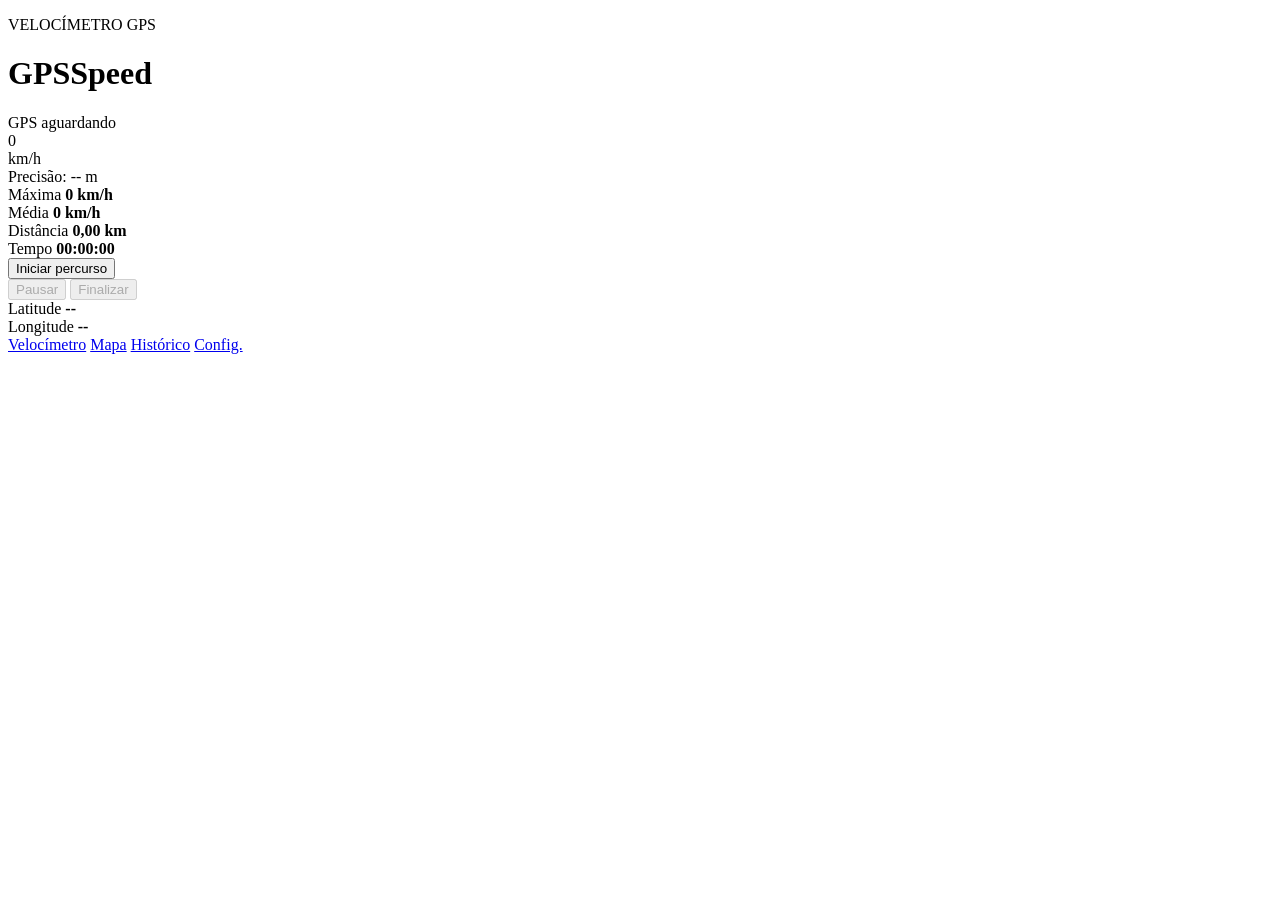
==== index.html @ 88e67a8a "Cria tela principal do velocímetro" ====
<!DOCTYPE html>
<html lang="pt-BR">
<head>
  <meta charset="UTF-8">
  <meta name="viewport" content="width=device-width, initial-scale=1.0, viewport-fit=cover">
  <meta name="theme-color" content="#111827">
  <title>GPSSpeed</title>
  <link rel="stylesheet" href="css/style.css">
</head>
<body>
  <main class="app-shell">
    <header class="topbar">
      <div>
        <p class="eyebrow">VELOCÍMETRO GPS</p>
        <h1>GPSSpeed</h1>
      </div>
      <div id="gpsStatus" class="gps-status" aria-live="polite">
        <span class="gps-dot"></span>
        GPS aguardando
      </div>
    </header>

    <section class="speed-panel" aria-label="Velocidade atual">
      <div class="speed-value" id="currentSpeed">0</div>
      <div class="speed-unit">km/h</div>
      <div class="accuracy" id="gpsAccuracy">Precisão: -- m</div>
    </section>

    <section class="stats-grid" aria-label="Dados do percurso">
      <article class="stat-card">
        <span>Máxima</span>
        <strong id="maxSpeed">0 km/h</strong>
      </article>
      <article class="stat-card">
        <span>Média</span>
        <strong id="avgSpeed">0 km/h</strong>
      </article>
      <article class="stat-card">
        <span>Distância</span>
        <strong id="distance">0,00 km</strong>
      </article>
      <article class="stat-card">
        <span>Tempo</span>
        <strong id="elapsedTime">00:00:00</strong>
      </article>
    </section>

    <section class="trip-actions" aria-label="Controles do percurso">
      <button id="startTripBtn" class="primary-action" type="button">Iniciar percurso</button>
      <div class="secondary-actions">
        <button id="pauseTripBtn" type="button" disabled>Pausar</button>
        <button id="finishTripBtn" type="button" disabled>Finalizar</button>
      </div>
    </section>

    <section class="location-card">
      <div>
        <span>Latitude</span>
        <strong id="latitude">--</strong>
      </div>
      <div>
        <span>Longitude</span>
        <strong id="longitude">--</strong>
      </div>
    </section>

    <nav class="bottom-nav" aria-label="Navegação principal">
      <a class="active" href="index.html">Velocímetro</a>
      <a href="pages/mapa.html">Mapa</a>
      <a href="pages/historico.html">Histórico</a>
      <a href="pages/configuracoes.html">Config.</a>
    </nav>
  </main>

  <script src="js/utils.js"></script>
  <script src="js/database.js"></script>
  <script src="js/gps.js"></script>
  <script src="js/speedometer.js"></script>
  <script src="js/tracking.js"></script>
  <script src="js/trips.js"></script>
  <script src="js/app.js"></script>
</body>
</html>
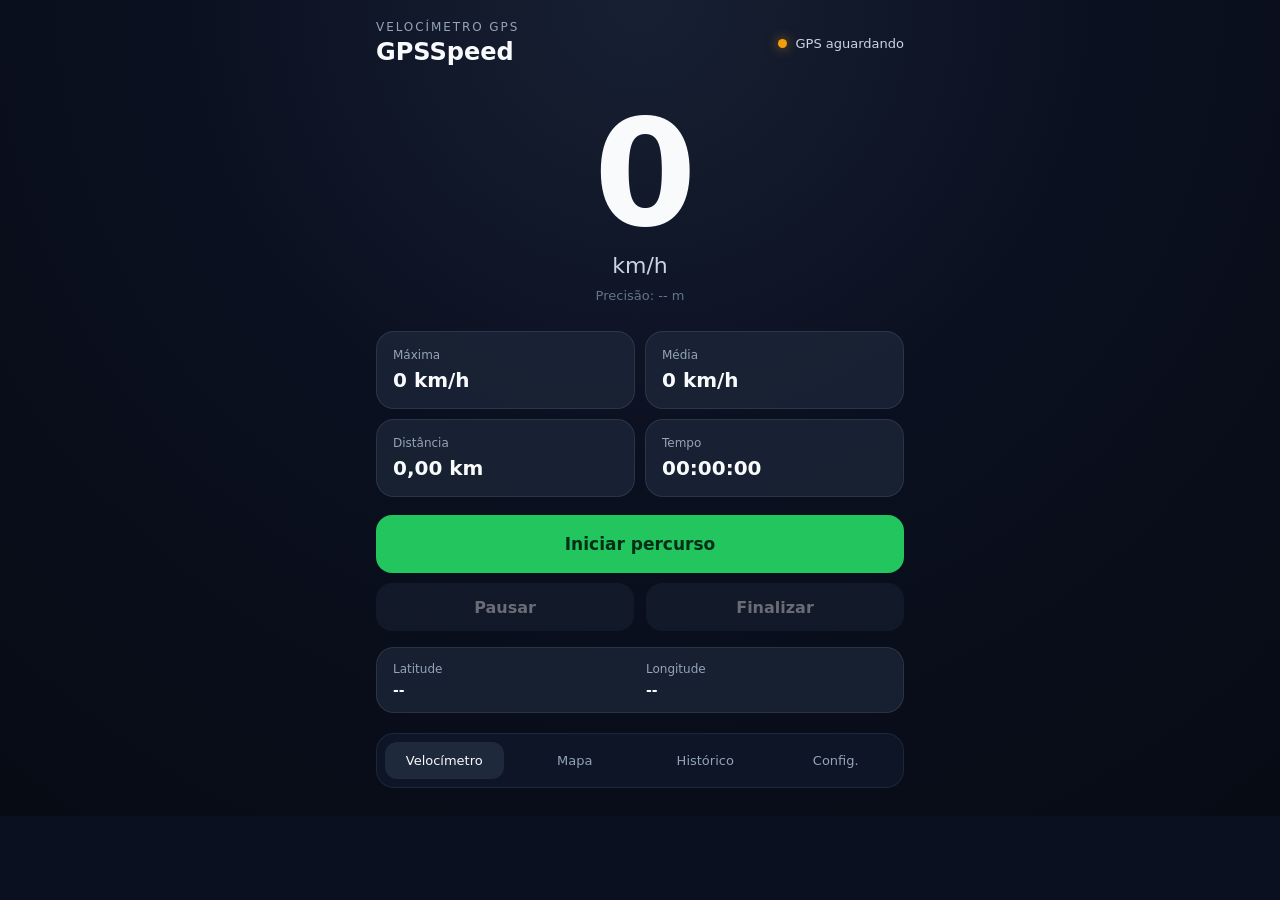
==== commit c400bfce: "Integra manifest e configurações na tela principal" ====
--- a/index.html
+++ b/index.html
@@ -5,6 +5,7 @@
   <meta name="viewport" content="width=device-width, initial-scale=1.0, viewport-fit=cover">
   <meta name="theme-color" content="#111827">
   <title>GPSSpeed</title>
+  <link rel="manifest" href="manifest.json">
   <link rel="stylesheet" href="css/style.css">
 </head>
 <body>
@@ -27,22 +28,10 @@
     </section>
 
     <section class="stats-grid" aria-label="Dados do percurso">
-      <article class="stat-card">
-        <span>Máxima</span>
-        <strong id="maxSpeed">0 km/h</strong>
-      </article>
-      <article class="stat-card">
-        <span>Média</span>
-        <strong id="avgSpeed">0 km/h</strong>
-      </article>
-      <article class="stat-card">
-        <span>Distância</span>
-        <strong id="distance">0,00 km</strong>
-      </article>
-      <article class="stat-card">
-        <span>Tempo</span>
-        <strong id="elapsedTime">00:00:00</strong>
-      </article>
+      <article class="stat-card"><span>Máxima</span><strong id="maxSpeed">0 km/h</strong></article>
+      <article class="stat-card"><span>Média</span><strong id="avgSpeed">0 km/h</strong></article>
+      <article class="stat-card"><span>Distância</span><strong id="distance">0,00 km</strong></article>
+      <article class="stat-card"><span>Tempo</span><strong id="elapsedTime">00:00:00</strong></article>
     </section>
 
     <section class="trip-actions" aria-label="Controles do percurso">
@@ -54,14 +43,8 @@
     </section>
 
     <section class="location-card">
-      <div>
-        <span>Latitude</span>
-        <strong id="latitude">--</strong>
-      </div>
-      <div>
-        <span>Longitude</span>
-        <strong id="longitude">--</strong>
-      </div>
+      <div><span>Latitude</span><strong id="latitude">--</strong></div>
+      <div><span>Longitude</span><strong id="longitude">--</strong></div>
     </section>
 
     <nav class="bottom-nav" aria-label="Navegação principal">
@@ -74,6 +57,7 @@
 
   <script src="js/utils.js"></script>
   <script src="js/database.js"></script>
+  <script src="js/settings.js"></script>
   <script src="js/gps.js"></script>
   <script src="js/speedometer.js"></script>
   <script src="js/tracking.js"></script>
--- a/css/style.css
+++ b/css/style.css
@@ -0,0 +1,67 @@
+:root {
+  color-scheme: dark;
+  font-family: Inter, system-ui, -apple-system, BlinkMacSystemFont, "Segoe UI", sans-serif;
+  background: #0b1020;
+  color: #f8fafc;
+}
+
+* { box-sizing: border-box; }
+body { margin: 0; min-height: 100%; background: radial-gradient(circle at top, #172033 0, #0b1020 45%, #070b14 100%); }
+button, a { font: inherit; }
+button { min-height: 48px; }
+
+.app-shell {
+  width: min(100%, 560px);
+  margin: 0 auto;
+  padding: 20px 16px 28px;
+}
+
+.topbar, .secondary-actions, .location-card, .bottom-nav {
+  display: flex;
+  align-items: center;
+  justify-content: space-between;
+  gap: 12px;
+}
+
+.eyebrow { margin: 0 0 4px; font-size: 12px; letter-spacing: .16em; color: #94a3b8; }
+h1 { margin: 0; font-size: 24px; }
+.gps-status { display: flex; align-items: center; gap: 8px; font-size: 13px; color: #cbd5e1; }
+.gps-dot { width: 9px; height: 9px; border-radius: 50%; background: #f59e0b; box-shadow: 0 0 12px rgba(245,158,11,.65); }
+.gps-status.ready .gps-dot { background: #22c55e; box-shadow: 0 0 12px rgba(34,197,94,.65); }
+
+.speed-panel { text-align: center; padding: 42px 12px 28px; }
+.speed-value { font-size: clamp(88px, 30vw, 148px); line-height: .9; font-weight: 800; letter-spacing: -.07em; font-variant-numeric: tabular-nums; }
+.speed-unit { margin-top: 12px; font-size: 22px; color: #cbd5e1; }
+.accuracy { margin-top: 10px; font-size: 13px; color: #64748b; }
+
+.stats-grid { display: grid; grid-template-columns: repeat(2, minmax(0,1fr)); gap: 10px; }
+.stat-card, .location-card { background: rgba(30,41,59,.72); border: 1px solid rgba(148,163,184,.15); border-radius: 18px; }
+.stat-card { padding: 16px; }
+.stat-card span, .location-card span { display: block; font-size: 12px; color: #94a3b8; margin-bottom: 6px; }
+.stat-card strong { font-size: 20px; font-variant-numeric: tabular-nums; }
+
+.trip-actions { margin-top: 18px; }
+.primary-action, .secondary-actions button {
+  border: 0;
+  border-radius: 16px;
+  font-weight: 700;
+  cursor: pointer;
+}
+.primary-action { width: 100%; min-height: 58px; background: #22c55e; color: #052e16; font-size: 17px; }
+.secondary-actions { margin-top: 10px; }
+.secondary-actions button { flex: 1; background: #1e293b; color: #f8fafc; }
+.secondary-actions button:disabled { opacity: .4; cursor: not-allowed; }
+
+.location-card { margin-top: 16px; padding: 14px 16px; align-items: stretch; }
+.location-card > div { min-width: 0; flex: 1; }
+.location-card strong { display: block; overflow-wrap: anywhere; font-size: 14px; font-variant-numeric: tabular-nums; }
+
+.bottom-nav { margin-top: 20px; padding: 8px; background: rgba(15,23,42,.9); border: 1px solid rgba(148,163,184,.12); border-radius: 18px; overflow-x: auto; }
+.bottom-nav a { flex: 1; min-width: 86px; text-align: center; text-decoration: none; color: #94a3b8; padding: 11px 8px; border-radius: 12px; font-size: 13px; }
+.bottom-nav a.active { background: #1e293b; color: #f8fafc; }
+
+@media (max-width: 360px) {
+  .topbar { align-items: flex-start; flex-direction: column; }
+  .speed-panel { padding-top: 32px; }
+  .stats-grid { grid-template-columns: 1fr; }
+}
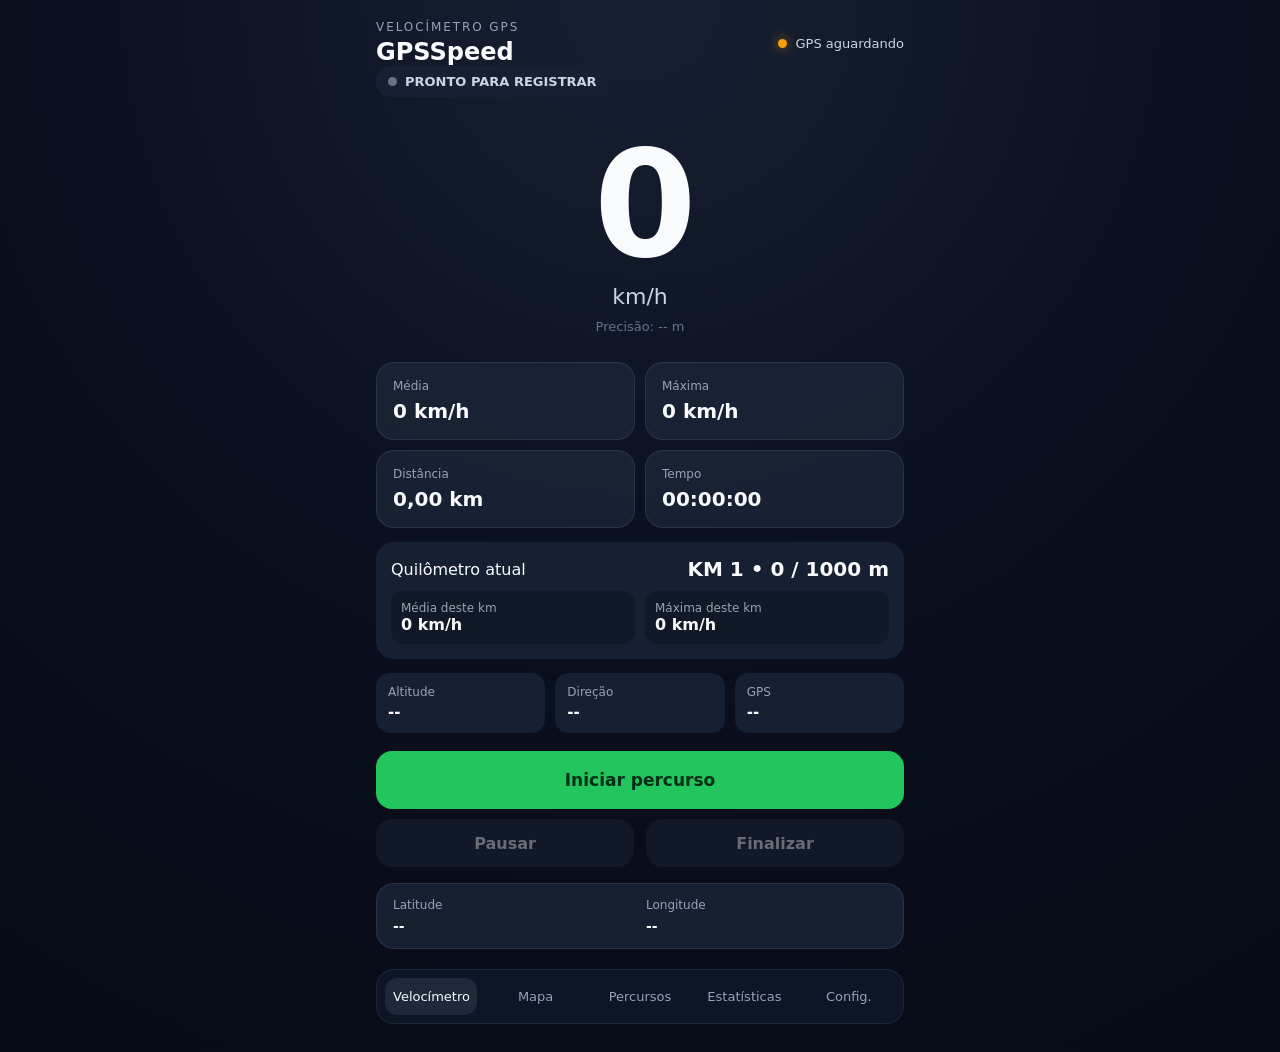
==== commit 17599b7c: "Upgrade main speedometer with trip and kilometer status" ====
--- a/index.html
+++ b/index.html
@@ -1,67 +1,12 @@
 <!DOCTYPE html>
-<html lang="pt-BR">
-<head>
-  <meta charset="UTF-8">
-  <meta name="viewport" content="width=device-width, initial-scale=1.0, viewport-fit=cover">
-  <meta name="theme-color" content="#111827">
-  <title>GPSSpeed</title>
-  <link rel="manifest" href="manifest.json">
-  <link rel="stylesheet" href="css/style.css">
-</head>
-<body>
-  <main class="app-shell">
-    <header class="topbar">
-      <div>
-        <p class="eyebrow">VELOCÍMETRO GPS</p>
-        <h1>GPSSpeed</h1>
-      </div>
-      <div id="gpsStatus" class="gps-status" aria-live="polite">
-        <span class="gps-dot"></span>
-        GPS aguardando
-      </div>
-    </header>
-
-    <section class="speed-panel" aria-label="Velocidade atual">
-      <div class="speed-value" id="currentSpeed">0</div>
-      <div class="speed-unit">km/h</div>
-      <div class="accuracy" id="gpsAccuracy">Precisão: -- m</div>
-    </section>
-
-    <section class="stats-grid" aria-label="Dados do percurso">
-      <article class="stat-card"><span>Máxima</span><strong id="maxSpeed">0 km/h</strong></article>
-      <article class="stat-card"><span>Média</span><strong id="avgSpeed">0 km/h</strong></article>
-      <article class="stat-card"><span>Distância</span><strong id="distance">0,00 km</strong></article>
-      <article class="stat-card"><span>Tempo</span><strong id="elapsedTime">00:00:00</strong></article>
-    </section>
-
-    <section class="trip-actions" aria-label="Controles do percurso">
-      <button id="startTripBtn" class="primary-action" type="button">Iniciar percurso</button>
-      <div class="secondary-actions">
-        <button id="pauseTripBtn" type="button" disabled>Pausar</button>
-        <button id="finishTripBtn" type="button" disabled>Finalizar</button>
-      </div>
-    </section>
-
-    <section class="location-card">
-      <div><span>Latitude</span><strong id="latitude">--</strong></div>
-      <div><span>Longitude</span><strong id="longitude">--</strong></div>
-    </section>
-
-    <nav class="bottom-nav" aria-label="Navegação principal">
-      <a class="active" href="index.html">Velocímetro</a>
-      <a href="pages/mapa.html">Mapa</a>
-      <a href="pages/historico.html">Histórico</a>
-      <a href="pages/configuracoes.html">Config.</a>
-    </nav>
-  </main>
-
-  <script src="js/utils.js"></script>
-  <script src="js/database.js"></script>
-  <script src="js/settings.js"></script>
-  <script src="js/gps.js"></script>
-  <script src="js/speedometer.js"></script>
-  <script src="js/tracking.js"></script>
-  <script src="js/trips.js"></script>
-  <script src="js/app.js"></script>
-</body>
-</html>
+<html lang="pt-BR"><head><meta charset="UTF-8"><meta name="viewport" content="width=device-width,initial-scale=1.0,viewport-fit=cover"><meta name="theme-color" content="#111827"><title>GPSSpeed</title><link rel="manifest" href="manifest.json"><link rel="stylesheet" href="css/style.css"><style>.recording-pill{display:inline-flex;align-items:center;gap:8px;padding:8px 12px;border-radius:999px;background:#162033;color:#cbd5e1;font-weight:700;font-size:13px}.recording-pill.on{color:#dcfce7;background:#14532d}.recording-dot{width:9px;height:9px;border-radius:50%;background:#64748b}.recording-pill.on .recording-dot{background:#22c55e}.compact-row{display:grid;grid-template-columns:repeat(3,minmax(0,1fr));gap:10px;margin:12px 0}.compact-card{padding:12px;border-radius:14px;background:#162033}.compact-card span{display:block;font-size:12px;color:#94a3b8}.compact-card strong{display:block;margin-top:4px;font-size:15px}.km-panel{padding:15px;border-radius:18px;background:#162033;margin:14px 0}.km-head{display:flex;justify-content:space-between;gap:12px;align-items:center}.km-head strong{font-size:20px}.km-stats{display:grid;grid-template-columns:1fr 1fr;gap:10px;margin-top:10px}.km-stats div{padding:10px;border-radius:12px;background:#111827}.km-stats span{display:block;color:#94a3b8;font-size:12px}</style></head>
+<body><main class="app-shell"><header class="topbar"><div><p class="eyebrow">VELOCÍMETRO GPS</p><h1>GPSSpeed</h1></div><div id="gpsStatus" class="gps-status" aria-live="polite"><span class="gps-dot"></span>GPS aguardando</div></header>
+<div id="recordingStatus" class="recording-pill"><span class="recording-dot"></span><span id="recordingText">PRONTO PARA REGISTRAR</span></div>
+<section class="speed-panel"><div class="speed-value" id="currentSpeed">0</div><div class="speed-unit">km/h</div><div class="accuracy" id="gpsAccuracy">Precisão: -- m</div></section>
+<section class="stats-grid"><article class="stat-card"><span>Média</span><strong id="avgSpeed">0 km/h</strong></article><article class="stat-card"><span>Máxima</span><strong id="maxSpeed">0 km/h</strong></article><article class="stat-card"><span>Distância</span><strong id="distance">0,00 km</strong></article><article class="stat-card"><span>Tempo</span><strong id="elapsedTime">00:00:00</strong></article></section>
+<section class="km-panel"><div class="km-head"><span>Quilômetro atual</span><strong id="currentKm">KM 1 • 0 / 1000 m</strong></div><div class="km-stats"><div><span>Média deste km</span><strong id="currentKmAvg">0 km/h</strong></div><div><span>Máxima deste km</span><strong id="currentKmMax">0 km/h</strong></div></div></section>
+<section class="compact-row"><div class="compact-card"><span>Altitude</span><strong id="altitude">--</strong></div><div class="compact-card"><span>Direção</span><strong id="heading">--</strong></div><div class="compact-card"><span>GPS</span><strong id="gpsQuality">--</strong></div></section>
+<section class="trip-actions"><button id="startTripBtn" class="primary-action" type="button">Iniciar percurso</button><div class="secondary-actions"><button id="pauseTripBtn" type="button" disabled>Pausar</button><button id="finishTripBtn" type="button" disabled>Finalizar</button></div></section>
+<section class="location-card"><div><span>Latitude</span><strong id="latitude">--</strong></div><div><span>Longitude</span><strong id="longitude">--</strong></div></section>
+<nav class="bottom-nav"><a class="active" href="index.html">Velocímetro</a><a href="pages/mapa.html">Mapa</a><a href="pages/historico.html">Percursos</a><a href="pages/estatisticas.html">Estatísticas</a><a href="pages/configuracoes.html">Config.</a></nav></main>
+<script src="js/utils.js"></script><script src="js/database.js"></script><script src="js/settings.js"></script><script src="js/gps.js"></script><script src="js/speedometer.js"></script><script src="js/tracking.js"></script><script src="js/trips.js"></script><script src="js/app.js"></script></body></html>
